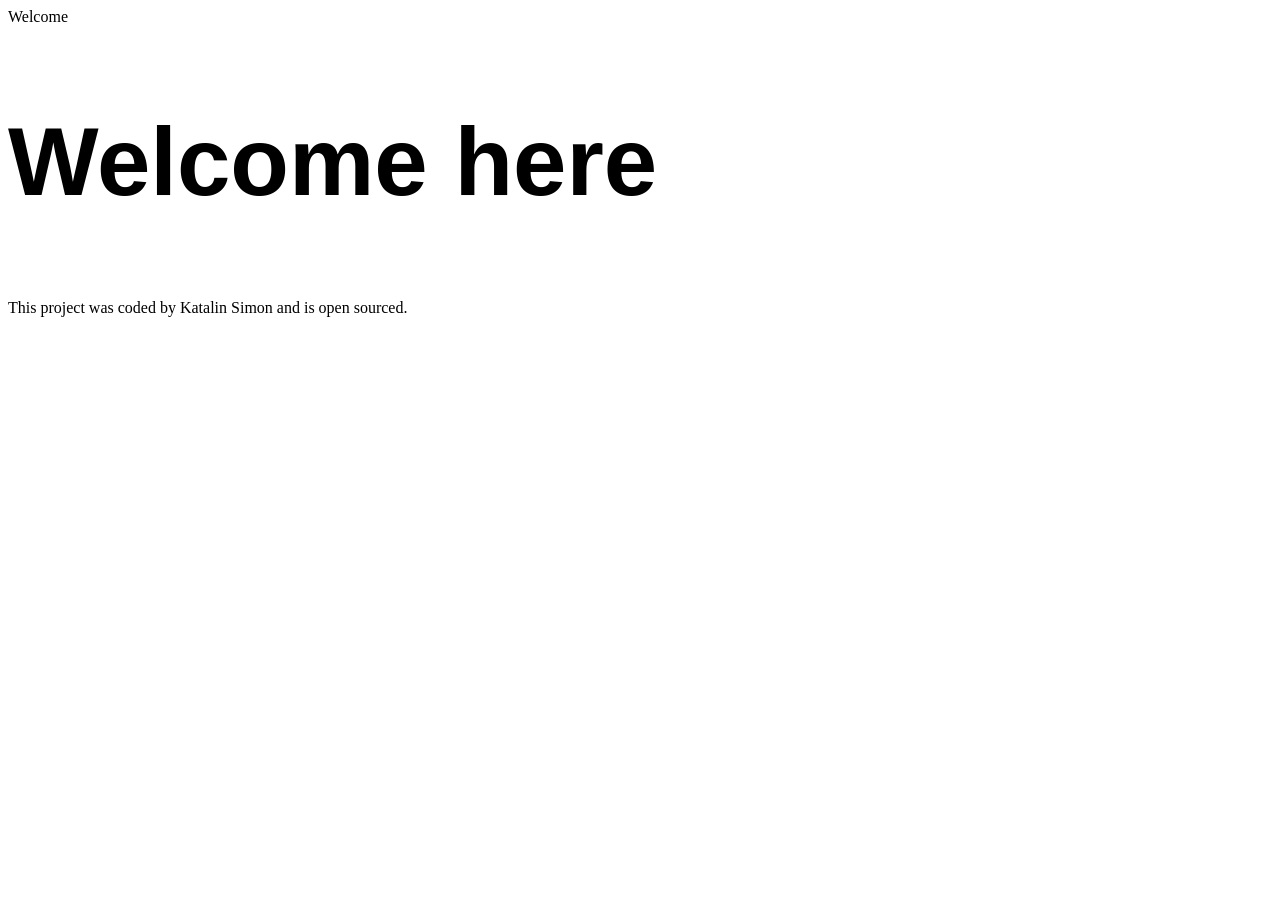
==== index.html @ 29664578 "Added github link" ====
<!DOCTYPE html>
<html lang="en">
<head>
    <meta charset="UTF-8">
    <meta name="viewport" content="width=device-width, initial-scale=1.0">
    <link rel="preconnect" href="https://fonts.googleapis.com">
<link rel="preconnect" href="https://fonts.gstatic.com" crossorigin>
<link href="https://fonts.googleapis.com/css2?family=Playfair+Display:ital,wght@0,400..900;1,400..900&display=swap" rel="stylesheet">
<link rel="stylesheet" type="text/css" href="/src/styles.css"       

    <title>Welcome</title>
</head>
<body>
    <h1>Welcome here</h1>
    <footer>
        This project was coded by Katalin Simon and is <a href="https://github.com/Meggyis/Project" target="_blank"></a> open sourced.
    </footer>
</body>
</html>
---- src/styles.css ----
h1 {
    font-family: "Poppins", sans-serif;
    font-style: normal;
    font-weight: 700;
    font-size: 96px;
    line-height: 144px;

}
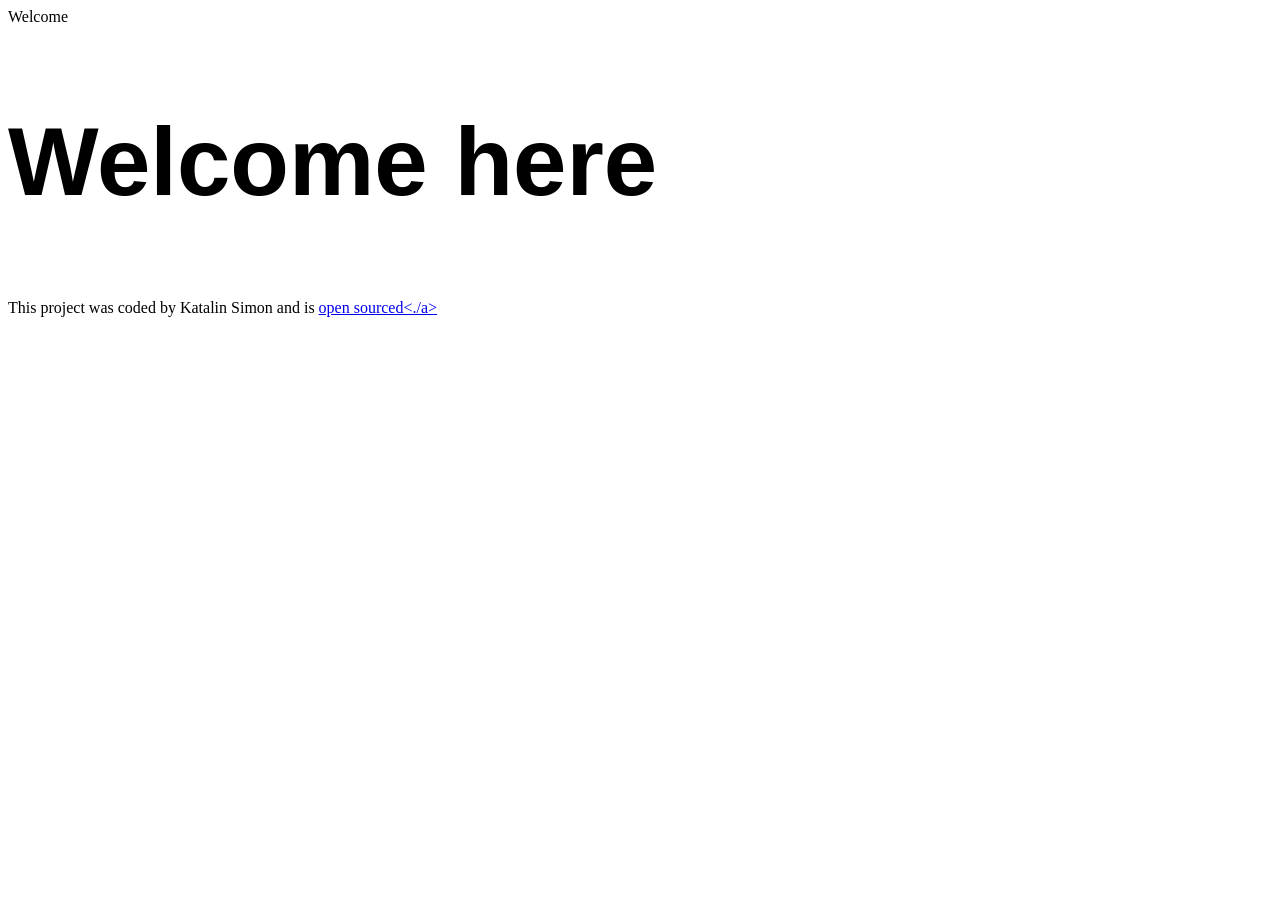
==== commit 008a1cac: "again" ====
--- a/index.html
+++ b/index.html
@@ -13,7 +13,7 @@
 <body>
     <h1>Welcome here</h1>
     <footer>
-        This project was coded by Katalin Simon and is <a href="https://github.com/Meggyis/Project" target="_blank"></a> open sourced.
+        This project was coded by Katalin Simon and is <a href="https://github.com/Meggyis/Project" target="_blank">open sourced<./a> 
     </footer>
 </body>
 </html>
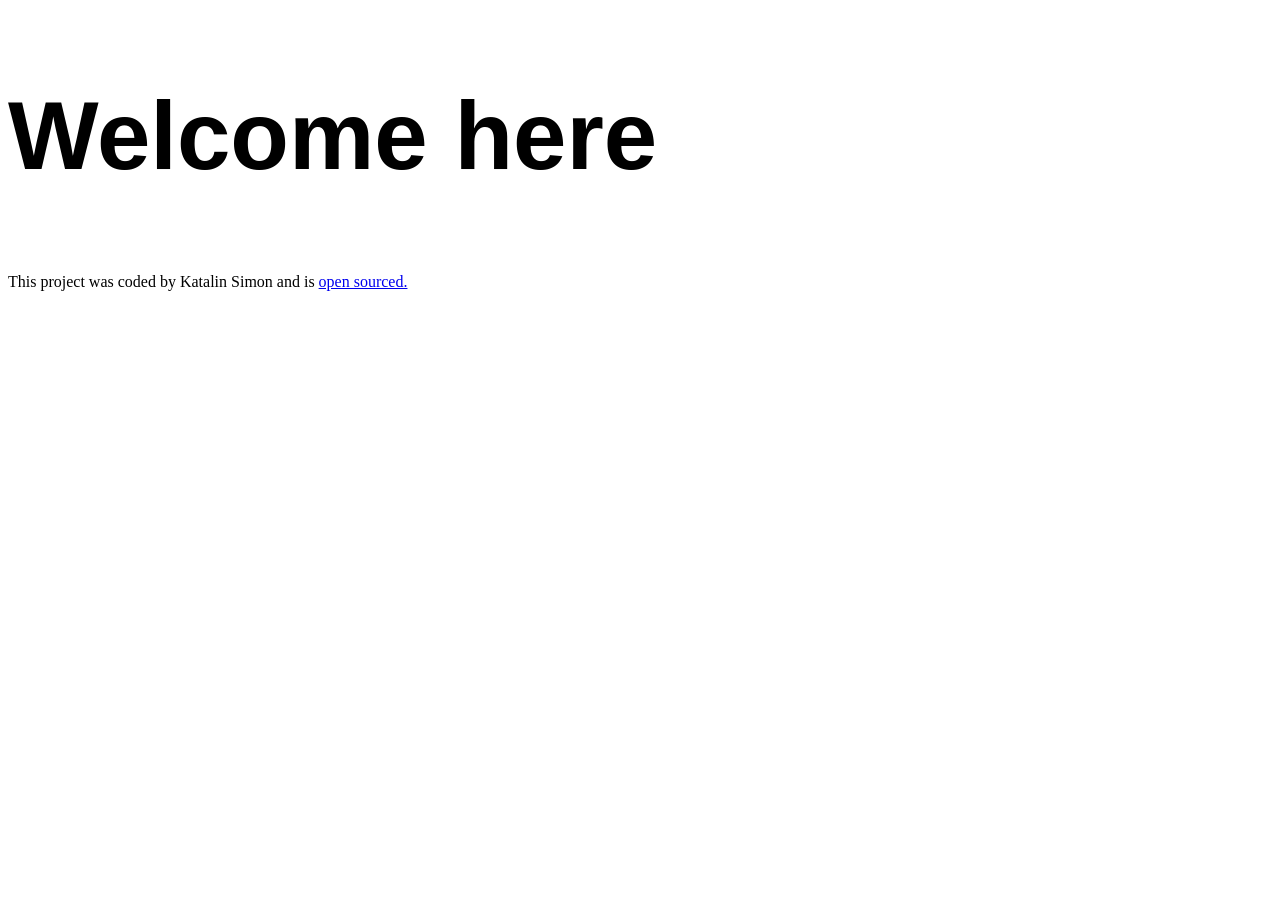
==== commit ed6c5384: "Fixed bugs" ====
--- a/index.html
+++ b/index.html
@@ -3,17 +3,16 @@
 <head>
     <meta charset="UTF-8">
     <meta name="viewport" content="width=device-width, initial-scale=1.0">
+    <title>Welcome</title>
     <link rel="preconnect" href="https://fonts.googleapis.com">
-<link rel="preconnect" href="https://fonts.gstatic.com" crossorigin>
-<link href="https://fonts.googleapis.com/css2?family=Playfair+Display:ital,wght@0,400..900;1,400..900&display=swap" rel="stylesheet">
-<link rel="stylesheet" type="text/css" href="/src/styles.css"       
-
-    <title>Welcome</title>
+    <link rel="preconnect" href="https://fonts.gstatic.com" crossorigin>
+    <link href="https://fonts.googleapis.com/css2?family=Playfair+Display:ital,wght@0,400..900;1,400..900&display=swap" rel="stylesheet">
+    <link rel="stylesheet" type="text/css" href="/src/styles.css">
 </head>
 <body>
     <h1>Welcome here</h1>
     <footer>
-        This project was coded by Katalin Simon and is <a href="https://github.com/Meggyis/Project" target="_blank">open sourced<./a> 
+        This project was coded by Katalin Simon and is <a href="https://github.com/Meggyis/Project" target="_blank">open sourced.</a> 
     </footer>
 </body>
 </html>
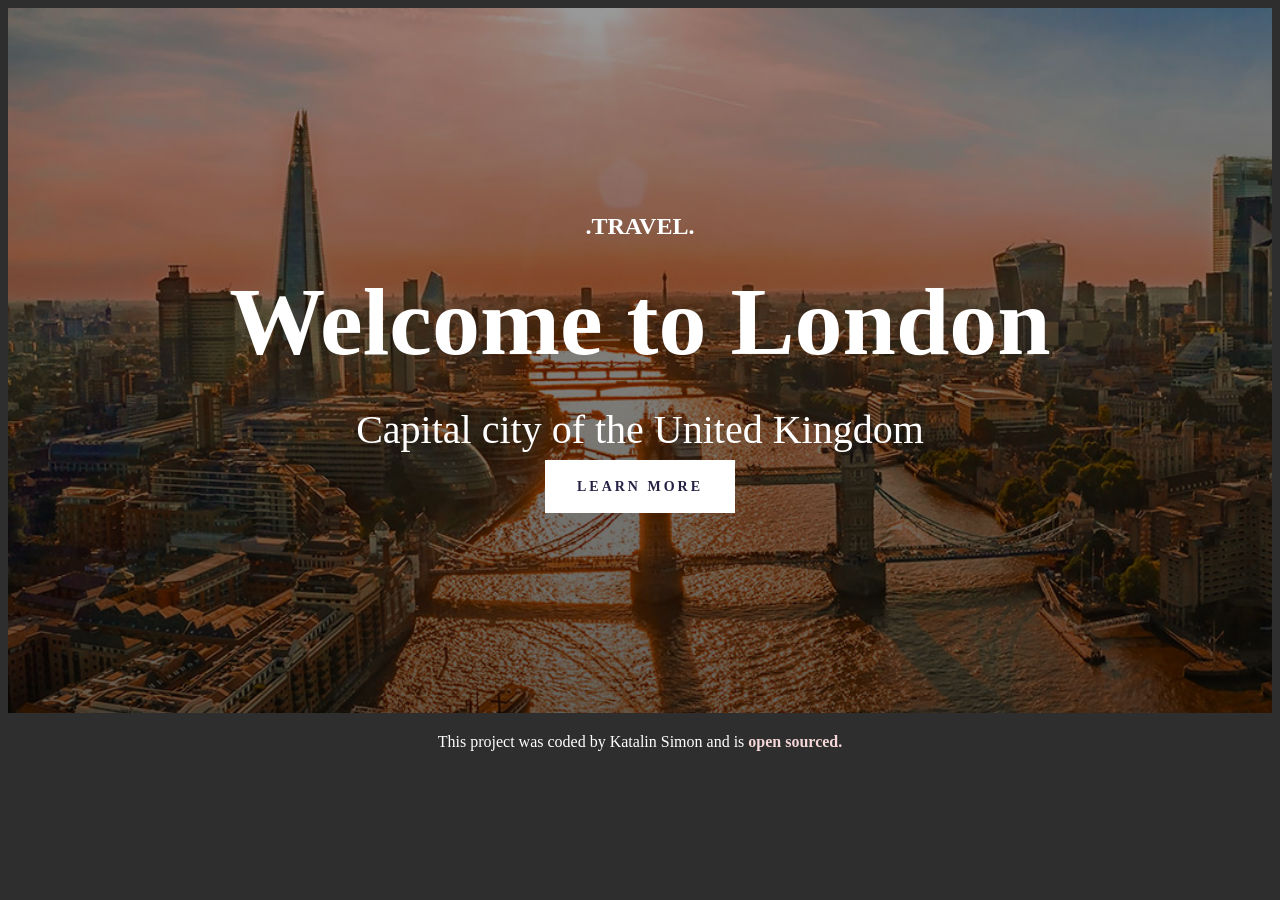
==== commit d359a1d9: "added the header of the landing page" ====
--- a/index.html
+++ b/index.html
@@ -3,16 +3,24 @@
 <head>
     <meta charset="UTF-8">
     <meta name="viewport" content="width=device-width, initial-scale=1.0">
-    <title>Welcome</title>
+
     <link rel="preconnect" href="https://fonts.googleapis.com">
     <link rel="preconnect" href="https://fonts.gstatic.com" crossorigin>
     <link href="https://fonts.googleapis.com/css2?family=Playfair+Display:ital,wght@0,400..900;1,400..900&display=swap" rel="stylesheet">
-    <link rel="stylesheet" type="text/css" href="/src/styles.css">
+    <title>Welcome to London</title>
+    <link rel="stylesheet" href="src/styles.css">
 </head>
 <body>
-    <h1>Welcome here</h1>
+    <div class="container">
+    <header>
+    <h3>.TRAVEL.</h3>
+    <h1>Welcome to London</h1>
+    <h2>Capital city of the United Kingdom</h2>
+    <a href="#more" >Learn more</a>
+    </header>
     <footer>
         This project was coded by Katalin Simon and is <a href="https://github.com/Meggyis/Project" target="_blank">open sourced.</a> 
     </footer>
+</div>
 </body>
 </html>
--- a/src/styles.css
+++ b/src/styles.css
@@ -1,8 +1,87 @@
-h1 {
-    font-family: "Poppins", sans-serif;
-    font-style: normal;
+body {
+    font-family: 'Playfair Display', serif;
+    background:#2e2e2e ;
+}
+.container {
+    max-width: 1400px;
+    margin: 0 auto;
+}
+header {
+    background-image:linear-gradient(rgba(0,0,0,0.4), rgba(0,0,0,0.6)), url(../images/london.jpg);
+    background-repeat: no-repeat;
+    background-size: cover;
+    color: white;
+    text-align: center;
+    padding: 200px 0;
+
+}
+header h1 {
     font-weight: 700;
     font-size: 96px;
-    line-height: 144px;
+    line-height: 1;
+    margin:30px 0;
+}
+header h2 {
+    font-weight: 400;
+    font-size: 40px;
+    line-height: 1.5;
+    margin: 0;
+}
+header h3 {
+    font-weight: 900;
+    font-size: 24px;
+    line-height: 1.5;
+    margin: 0;
+}
+header a {
+    color: #272044;
+    background: white;
+    text-align: center;
+    display: inline-block;
+    padding: 16px 32px;
+    letter-spacing: 3px;
+    text-transform: uppercase;
+    text-decoration: none;
+    font-weight: 700;
+    font-size: 14px;
+    line-height: 1.5;
+}
 
+header a:hover {
+    background-color: rgb(228, 170, 170);
+    color: black;
+    transition: all 0.3s ease-in-out;
+}
+footer {
+    background-color: #2e2e2e;
+    color: white;
+    text-align: center;
+    padding: 20px 0;
+}
+footer a {
+    color: rgb(245, 215, 215);
+    text-decoration: none;
+    font-weight: 700;
+} 
+footer a:hover {
+    color: rgb(228, 170, 170);
+    transition: all 0.3s ease-in-out;
+}
+@media (max-width: 900px) {
+    header {
+        padding: 60px 0;
+    }
+    header h1 {
+        font-size: 48px;
+    }
+    header h2 {
+        font-size: 20px;
+    }
+    header h3 {
+        font-size: 12px;
+    }
+    header a {
+        padding: 12px 24px;
+        font-size: 12px;
+    }
 }
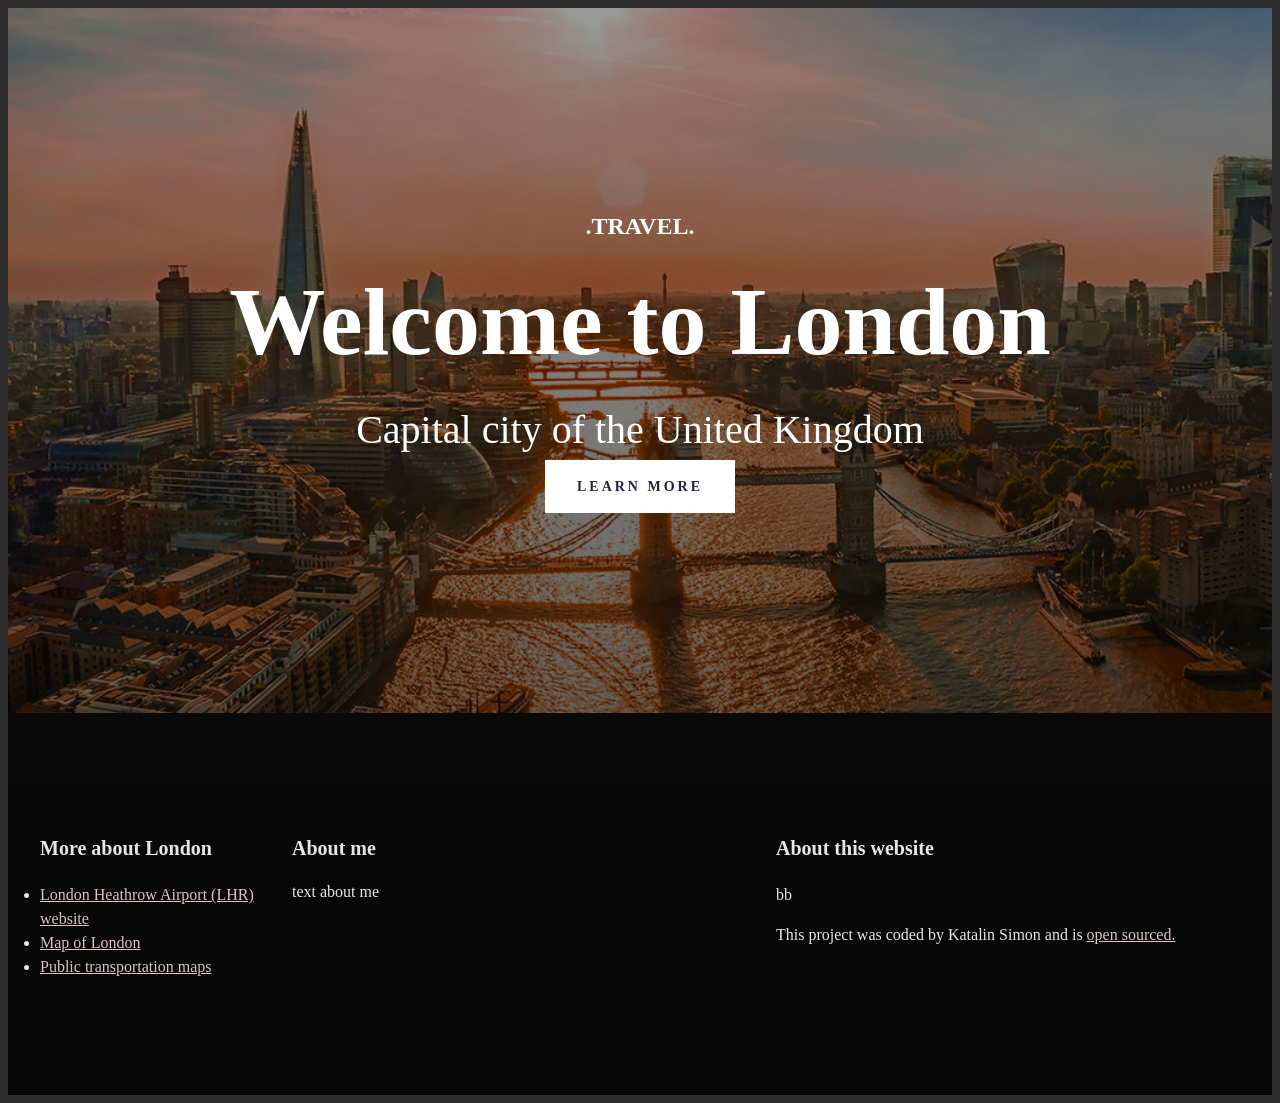
==== commit fc924de0: "Footer added and formatted" ====
--- a/index.html
+++ b/index.html
@@ -19,7 +19,26 @@
     <a href="#more" >Learn more</a>
     </header>
     <footer>
-        This project was coded by Katalin Simon and is <a href="https://github.com/Meggyis/Project" target="_blank">open sourced.</a> 
+        <section class="grid">
+        <div>
+        <h3>More about London</h3>
+        <ul>
+            <li><a href="https://www.heathrow.com/" target="_blank">London Heathrow Airport (LHR) website</a></li>
+            <li><a href="https://www.google.com/maps/dir//London,+UK" target="_blank">Map of London</a></li>
+            <li><a href="https://tfl.gov.uk/" target="_blank">Public transportation maps</a></li>
+        </ul>
+    </div>
+    <div>
+        <h3>About me</h3>
+        text about me 
+    </div>
+    <div>
+        <h3>About this website</h3>
+        <p>bb</p>
+         This project was coded by Katalin Simon and is <a href="https://github.com/Meggyis/Project" target="_blank">open sourced.</a> 
+    </div>
+       
+    </section>
     </footer>
 </div>
 </body>
--- a/src/styles.css
+++ b/src/styles.css
@@ -4,6 +4,16 @@
 }
 .container {
     max-width: 1400px;
+    margin: 0 auto;
+}
+.grid {
+    display: grid;
+    grid-template-columns: 1fr 2fr 2fr;
+    opacity: 0.9;
+    gap: 20px;
+}
+section {
+    max-width: 1200px;
     margin: 0 auto;
 }
 header {
@@ -53,21 +63,39 @@
     transition: all 0.3s ease-in-out;
 }
 footer {
-    background-color: #2e2e2e;
+    background-image:linear-gradient(rgba(0,0,0,0.8), rgba(0,0,0,0.9)), url(../images/london-footer.jpg);
     color: white;
-    text-align: center;
-    padding: 20px 0;
+    background-repeat: no-repeat;
+    background-size: cover;
+    padding: 100px 0;
+}
+footer h3 {
+    font-weight: 700;
+    font-size: 20px;
+    line-height: 30px;
+}
+footer p {
+    font-weight: 400;
+    font-size: 16px;
+    line-height: 24px;
+    margin-right: 20px;
+}
+footer ul {
+    padding: 0;
+    color: white;
 }
 footer a {
+    list-style: none;
     color: rgb(245, 215, 215);
-    text-decoration: none;
-    font-weight: 700;
+    font-weight: 400;
+    font-size: 16px;
+    line-height: 24px;
 } 
 footer a:hover {
     color: rgb(228, 170, 170);
     transition: all 0.3s ease-in-out;
 }
-@media (max-width: 900px) {
+@media (max-width: 960px) {
     header {
         padding: 60px 0;
     }
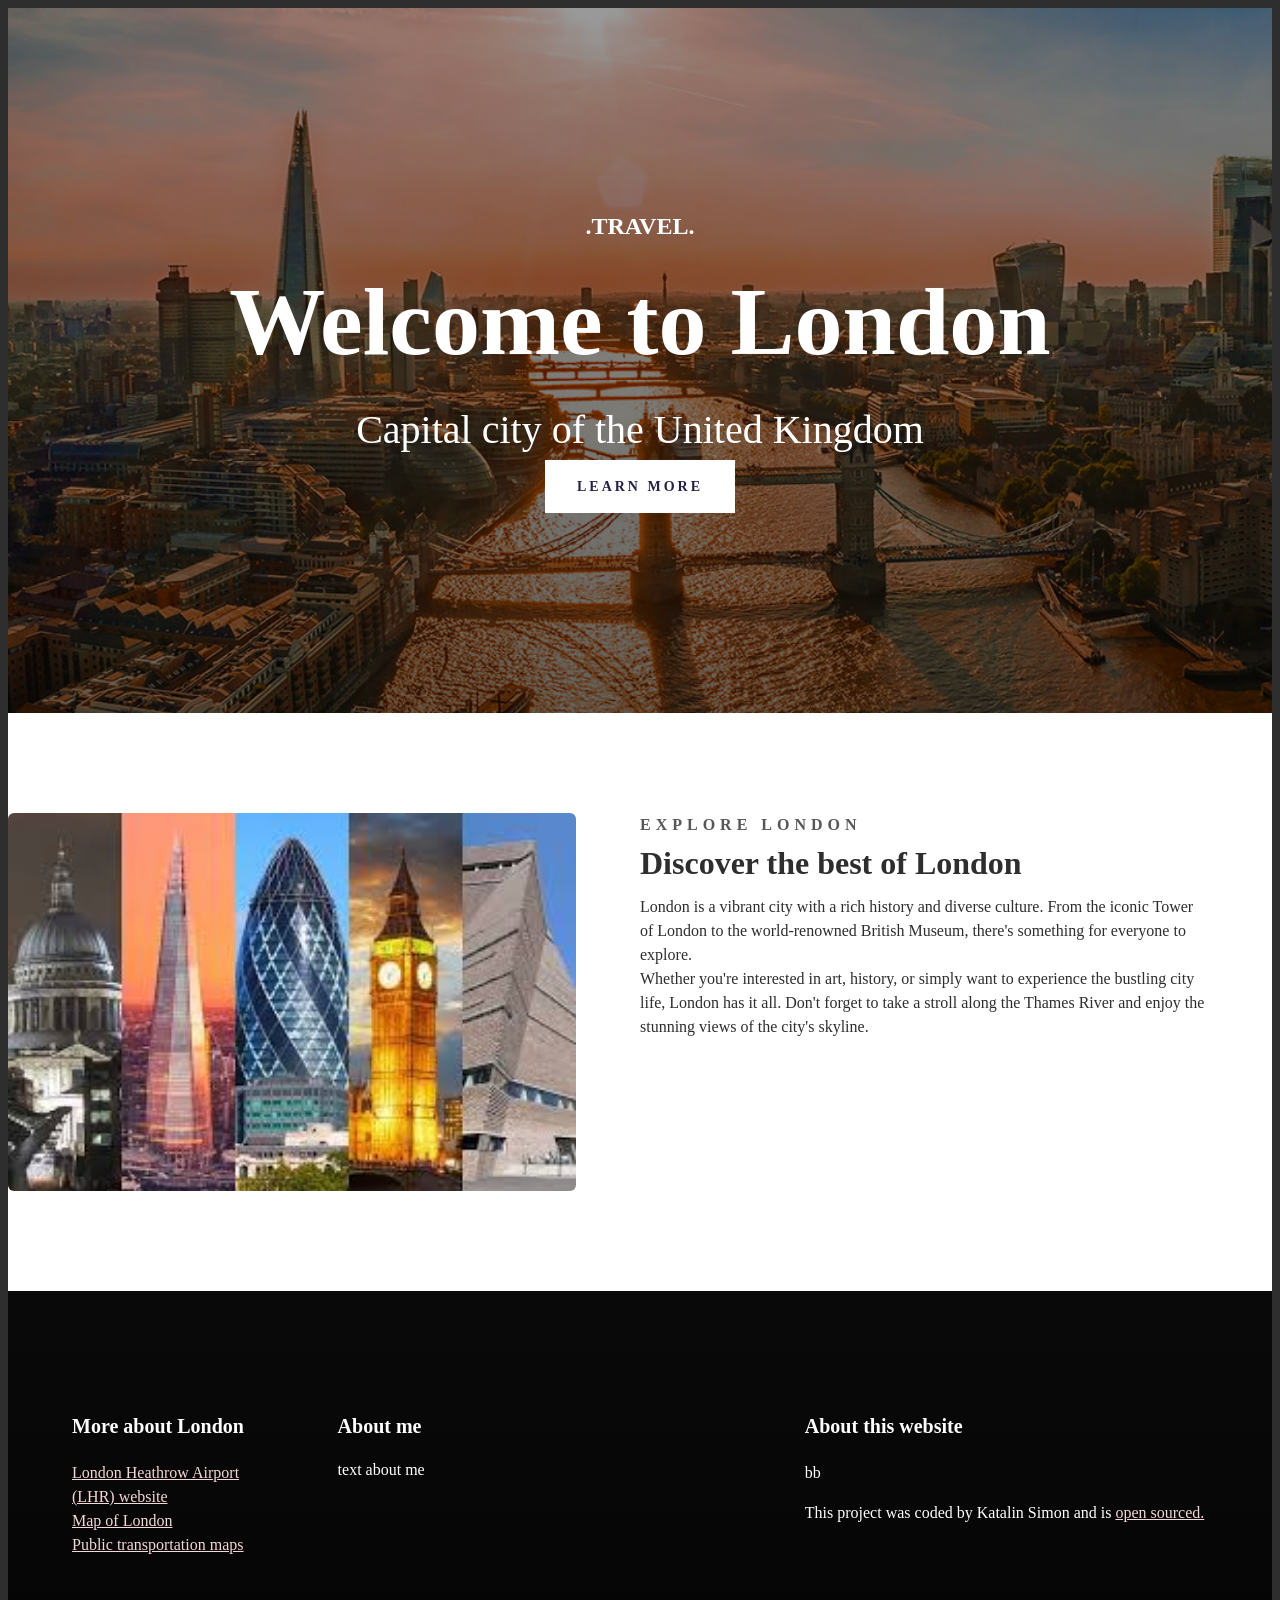
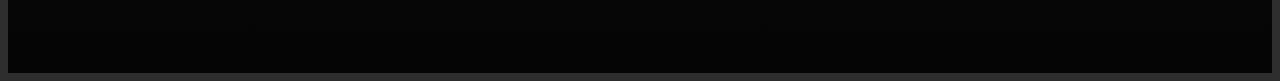
==== commit b562fac2: "Added section and formatted" ====
--- a/index.html
+++ b/index.html
@@ -18,8 +18,21 @@
     <h2>Capital city of the United Kingdom</h2>
     <a href="#more" >Learn more</a>
     </header>
+    <main>
+        <section class="grid grid-2columns">
+        <img src="images/London-buildings.jpg" alt="Five iconic London landmarks: St. Paul's Cathedral with its classical dome, the Shard with its modern triangular design, the Gherkin building with its distinctive diamond pattern, Big Ben clock tower illuminated at night, and a contemporary glass structure. The image captures London's architectural evolution from historic to modern, showcasing the city's diverse skyline against various sky conditions from sunset to evening." class="main-image" />
+        <div>
+        <h2>Explore London</h2>
+        <h3>Discover the best of London</h3>
+        <p>London is a vibrant city with a rich history and diverse culture.  From the iconic Tower of London to the world-renowned British Museum, there's something for everyone to explore. 
+        <br>
+        Whether you're interested in art, history, or simply want to experience the bustling city life, London has it all. Don't forget to take a stroll along the Thames River and enjoy the stunning views of the city's skyline.
+        </p>
+        </div>
+        </section>
+    </main>
     <footer>
-        <section class="grid">
+        <section class="grid grid-3columns">
         <div>
         <h3>More about London</h3>
         <ul>
@@ -36,8 +49,7 @@
         <h3>About this website</h3>
         <p>bb</p>
          This project was coded by Katalin Simon and is <a href="https://github.com/Meggyis/Project" target="_blank">open sourced.</a> 
-    </div>
-       
+     </div>
     </section>
     </footer>
 </div>
--- a/src/styles.css
+++ b/src/styles.css
@@ -9,12 +9,22 @@
 .grid {
     display: grid;
     grid-template-columns: 1fr 2fr 2fr;
-    opacity: 0.9;
-    gap: 20px;
+    grid-gap: 64px;
+}
+.grid-2columns {
+    grid-template-columns: 1fr 1fr;
+}
+.grid-3columns {
+    grid-template-columns: 1fr 2fr 2fr;
 }
 section {
     max-width: 1200px;
-    margin: 0 auto;
+    padding: 100px 0;
+}
+section img {
+    width: 100%;
+    height: auto;
+    border-radius: 6px;
 }
 header {
     background-image:linear-gradient(rgba(0,0,0,0.4), rgba(0,0,0,0.6)), url(../images/london.jpg);
@@ -62,12 +72,41 @@
     color: black;
     transition: all 0.3s ease-in-out;
 }
+main {
+    background-color: white;
+
+}
+main h2 {
+    font-weight: 700;
+    font-size: 16px;
+    line-height: 1.5;
+    letter-spacing: 5px;
+    opacity: 0.8;
+    color: #2e2e2e;
+    text-transform: uppercase;
+    margin: 0;
+}
+main h3 {
+    font-weight: 600;
+    font-size: 32px;
+    line-height: 1;
+    color: #2e2e2e;
+    margin: 10px 0;
+}
+main p {
+    font-style: normal;
+    font-weight: 400;
+    font-size: 16px;
+    line-height: 24px;
+    color: #2e2e2e;
+}
 footer {
     background-image:linear-gradient(rgba(0,0,0,0.8), rgba(0,0,0,0.9)), url(../images/london-footer.jpg);
     color: white;
     background-repeat: no-repeat;
     background-size: cover;
-    padding: 100px 0;
+    
+
 }
 footer h3 {
     font-weight: 700;
@@ -83,9 +122,13 @@
 footer ul {
     padding: 0;
     color: white;
+    list-style: none;
+}
+footer section {
+    padding: 100px 64px;
 }
 footer a {
-    list-style: none;
+
     color: rgb(245, 215, 215);
     font-weight: 400;
     font-size: 16px;
@@ -112,4 +155,22 @@
         padding: 12px 24px;
         font-size: 12px;
     }
-}+    .grid {
+        grid-template-columns: 1fr;
+        grid-gap: 32px;
+    }
+    section {
+        padding: 30px;
+        margin:auto;
+    }
+    section h2, h3 {
+       text-align: center;
+        font-size: 14px;
+    }
+    section img {
+        width: 40%;
+        height: auto;
+        margin: 20px auto;
+    }
+}
+
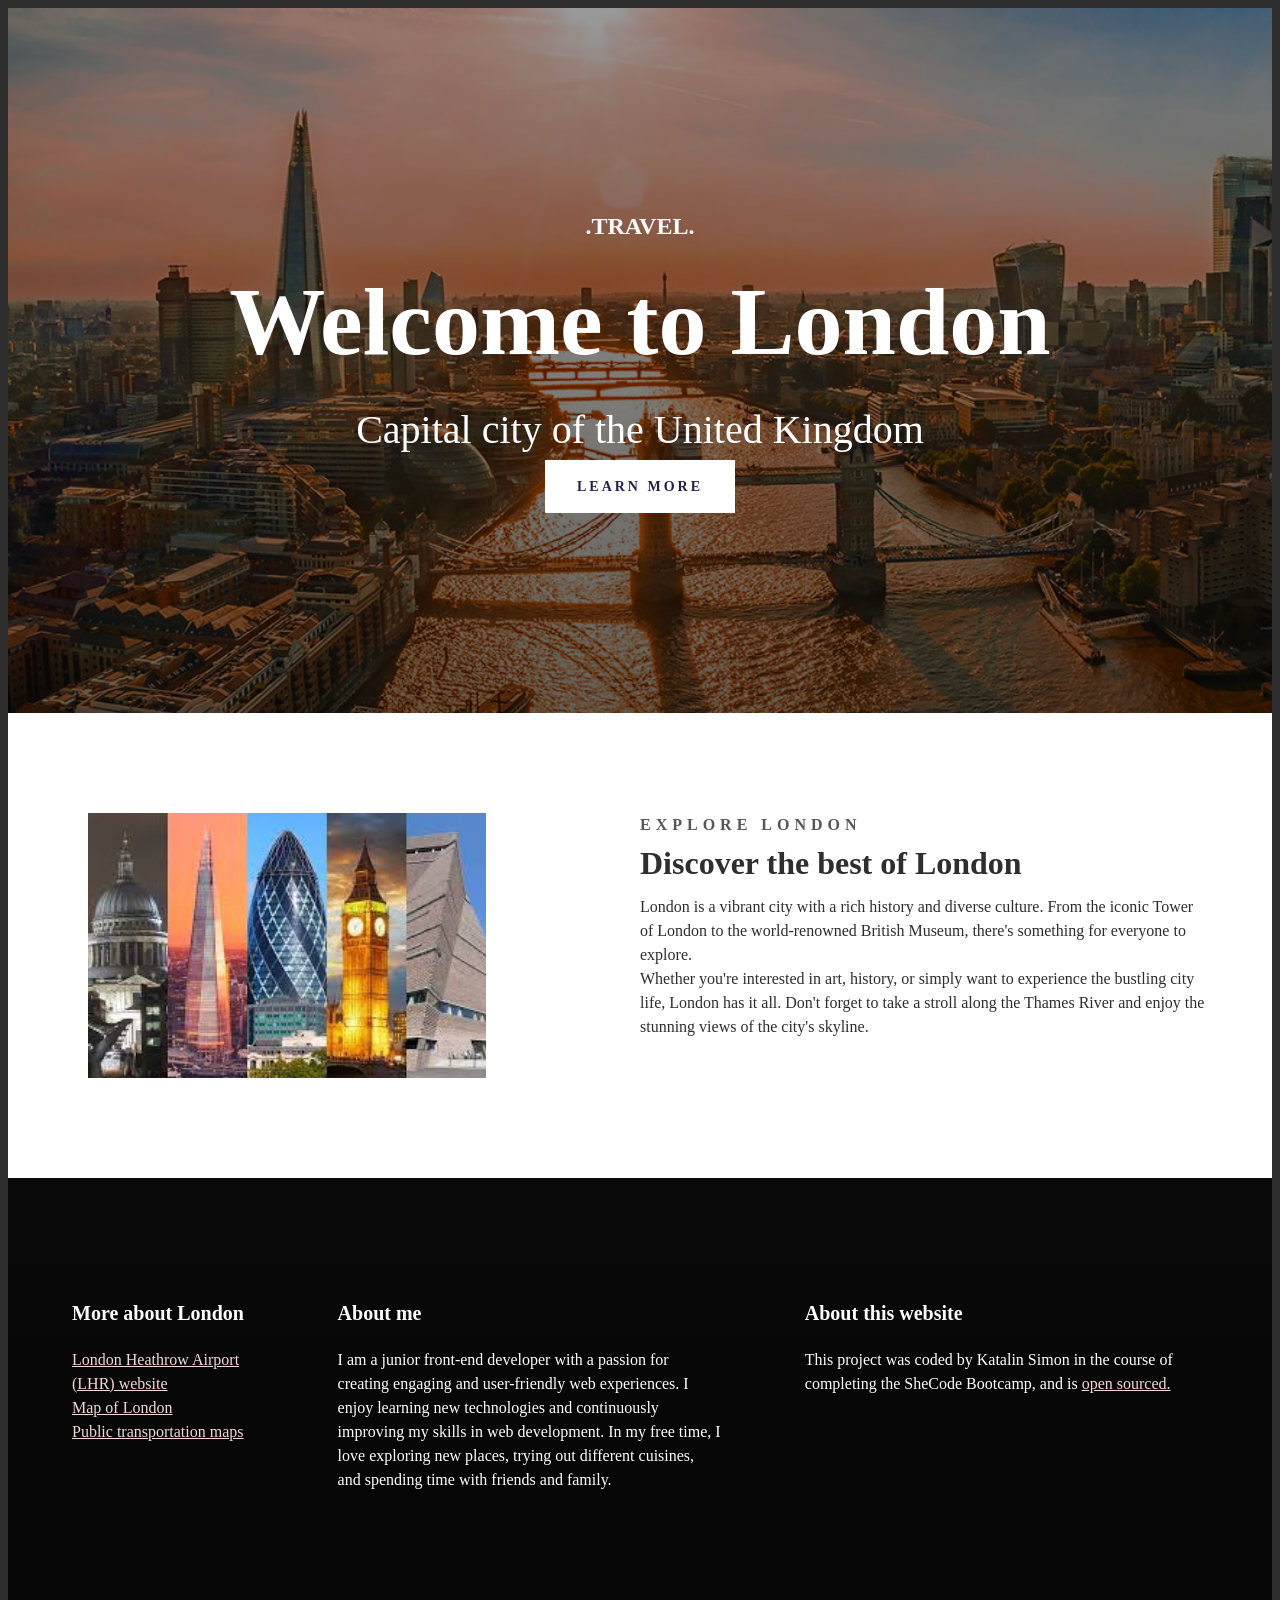
==== commit 1c886069: "Fixed css issues" ====
--- a/index.html
+++ b/index.html
@@ -43,12 +43,11 @@
     </div>
     <div>
         <h3>About me</h3>
-        text about me 
+        <p> I am a junior front-end developer with a passion for creating engaging and user-friendly web experiences. I enjoy learning new technologies and continuously improving my skills in web development. In my free time, I love exploring new places, trying out different cuisines, and spending time with friends and family. </p>
     </div>
     <div>
         <h3>About this website</h3>
-        <p>bb</p>
-         This project was coded by Katalin Simon and is <a href="https://github.com/Meggyis/Project" target="_blank">open sourced.</a> 
+        <p> This project was coded by Katalin Simon in the course of completing the SheCode Bootcamp, and is <a href="https://github.com/Meggyis/Project" target="_blank">open sourced.</a> </p>
      </div>
     </section>
     </footer>
--- a/src/styles.css
+++ b/src/styles.css
@@ -22,9 +22,10 @@
     padding: 100px 0;
 }
 section img {
-    width: 100%;
+    width: 70%;
     height: auto;
     border-radius: 6px;
+    padding:0 80px;
 }
 header {
     background-image:linear-gradient(rgba(0,0,0,0.4), rgba(0,0,0,0.6)), url(../images/london.jpg);
@@ -172,5 +173,8 @@
         height: auto;
         margin: 20px auto;
     }
+    footer ul {
+        text-align: center;
+    }
 }
 
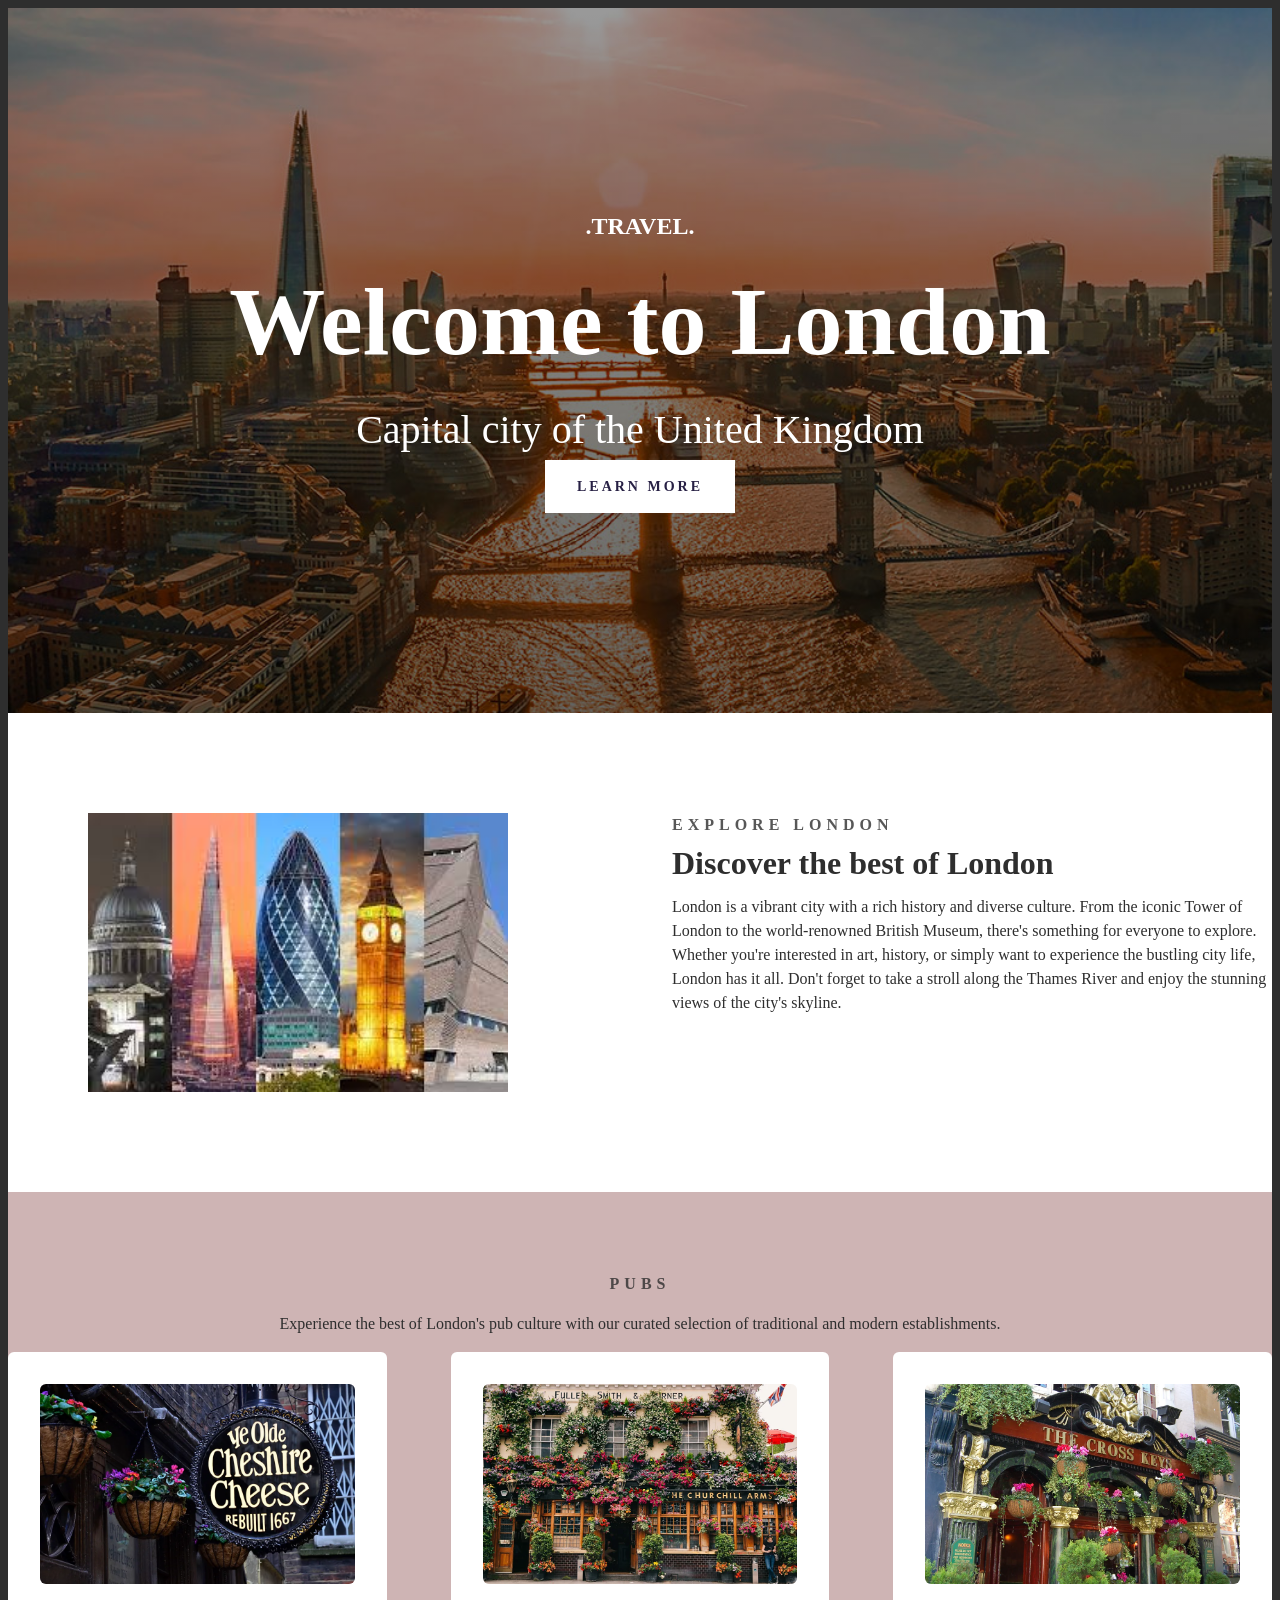
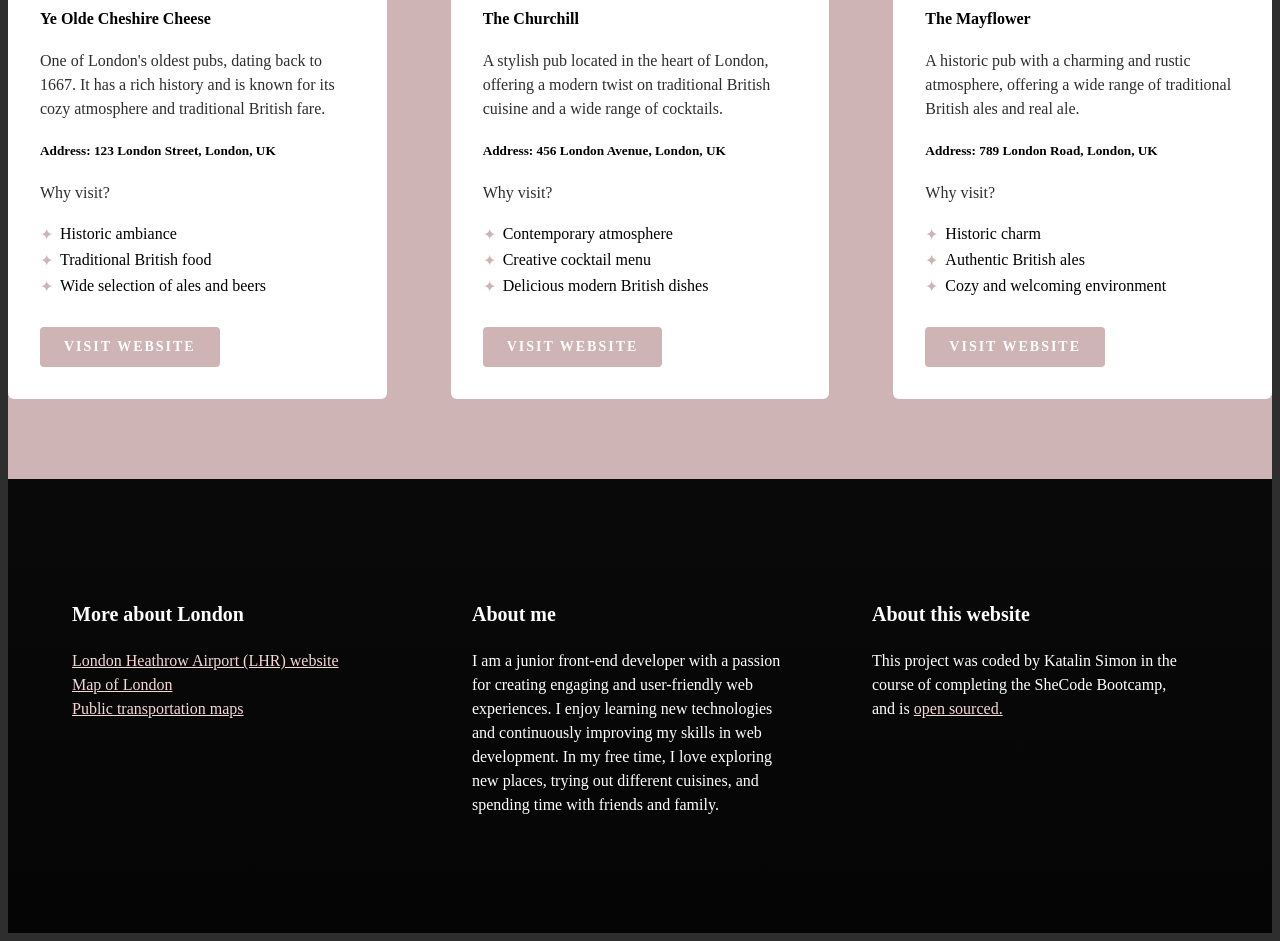
==== commit dd3bfb48: "Added 3 cards and css" ====
--- a/index.html
+++ b/index.html
@@ -30,6 +30,51 @@
         </p>
         </div>
         </section>
+        <section class="secondary">
+            <h2 class="text-center">PUBS</h2>
+            <p class="text-center">Experience the best of London's pub culture with our curated selection of traditional and modern establishments.</p>
+        <div class="grid grid-3columns">
+            <div class="card">
+            <img src="images/pubs/pub1.jpg" alt="The interior of Ye Olde Cheshire Cheese, a historic pub in London. The image showcases the pub's cozy and traditional atmosphere, with wooden beams, vintage decor, and dim lighting. Patrons are seen enjoying their drinks and meals, creating a lively and welcoming ambiance that reflects the rich history of this iconic establishment." />
+            <h4>Ye Olde Cheshire Cheese</h4>
+            <p>One of London's oldest pubs, dating back to 1667. It has a rich history and is known for its cozy atmosphere and traditional British fare.</p>
+            <h5>Address: 123 London Street, London, UK</h5>
+            <p>Why visit?</p>
+            <ul>
+                <li>Historic ambiance</li>
+                <li>Traditional British food</li>
+                <li>Wide selection of ales and beers</li>
+            </ul>
+            <a href="https://www.yeoldecheshirecheese.co.uk/" target="_blank" class="btn">Visit website</a>
+            </div>
+            <div class="card">
+            <img src="images/pubs/pub2.jpg" alt="The interior of The Churchill" />
+            <h4>The Churchill</h4>
+            <p>A stylish pub located in the heart of London, offering a modern twist on traditional British cuisine and a wide range of cocktails.</p>
+            <h5>Address: 456 London Avenue, London, UK</h5>
+            <p>Why visit?</p>
+            <ul>
+                <li>Contemporary atmosphere</li>
+                <li>Creative cocktail menu</li>
+                <li>Delicious modern British dishes</li>
+            </ul>
+            <a href="https://www.thechurchill.com/" target="_blank" class="btn">Visit website</a>
+            </div>
+            <div class="card">
+            <img src="images/pubs/pub3.jpg" alt="The interior of The Mayflower, a historic pub in London. The image captures the pub's charming and rustic atmosphere, with wooden beams, vintage decor, and cozy seating areas. Patrons are seen enjoying their drinks and meals, creating a lively and welcoming ambiance that reflects the rich history of this iconic establishment." />
+            <h4>The Mayflower</h4>
+            <p>A historic pub with a charming and rustic atmosphere, offering a wide range of traditional British ales and real ale.</p>
+            <h5>Address: 789 London Road, London, UK</h5>
+            <p>Why visit?</p>
+            <ul>
+                <li>Historic charm</li>
+                <li>Authentic British ales</li>
+                <li>Cozy and welcoming environment</li>
+            </ul>
+            <a href="https://www.themayflower.com/" target="_blank" class="btn">Visit website</a>
+            </div>
+        </div>
+        </section>
     </main>
     <footer>
         <section class="grid grid-3columns">
--- a/src/styles.css
+++ b/src/styles.css
@@ -15,10 +15,63 @@
     grid-template-columns: 1fr 1fr;
 }
 .grid-3columns {
-    grid-template-columns: 1fr 2fr 2fr;
+    grid-template-columns: 1fr 1fr 1fr;
+}
+.text-center {
+    text-align: center;
+}
+.card {
+    font-weight: 400;
+    font-size: 16px;
+    background-color: white;
+    border-radius: 6px;
+    padding: 32px;
+}
+.card img {
+    width: 100%;
+    padding: 0;
+    border-radius: 6px;
+    height: 200px;
+    object-fit: cover;
+}
+.card ul {
+    list-style: none;
+    padding: 0;
+    margin: 12px 0;
+}
+
+.card ul li {
+    padding: 4px 0;
+    padding-left: 20px;
+    position: relative;
+}
+
+.card ul li::before {
+    content: "✦";
+    position: absolute;
+    left: 0;
+    color: #ceb4b4;
+}
+.btn {
+    display: inline-block;
+    background-color: #ceb4b4;
+    color: white;
+    padding: 12px 24px;
+    text-decoration: none;
+    border-radius: 4px;
+    font-weight: 700;
+    font-size: 14px;
+    letter-spacing: 2px;
+    text-transform: uppercase;
+    margin-top: 16px;
+}
+
+.btn:hover {
+    background-color: #2e2e2e;
+    transition: all 0.3s ease-in-out;
 }
 section {
-    max-width: 1200px;
+    max-width: 100%;
     padding: 100px 0;
 }
 section img {
@@ -26,6 +79,10 @@
     height: auto;
     border-radius: 6px;
     padding:0 80px;
+}
+section.secondary {
+    background: #ceb4b4;
+    padding: 80px 0;
 }
 header {
     background-image:linear-gradient(rgba(0,0,0,0.4), rgba(0,0,0,0.6)), url(../images/london.jpg);
@@ -106,8 +163,6 @@
     color: white;
     background-repeat: no-repeat;
     background-size: cover;
-    
-
 }
 footer h3 {
     font-weight: 700;
@@ -176,5 +231,9 @@
     footer ul {
         text-align: center;
     }
-}
-
+    .card img {
+        height: 150px;
+        object-fit: cover;
+    }
+}
+
